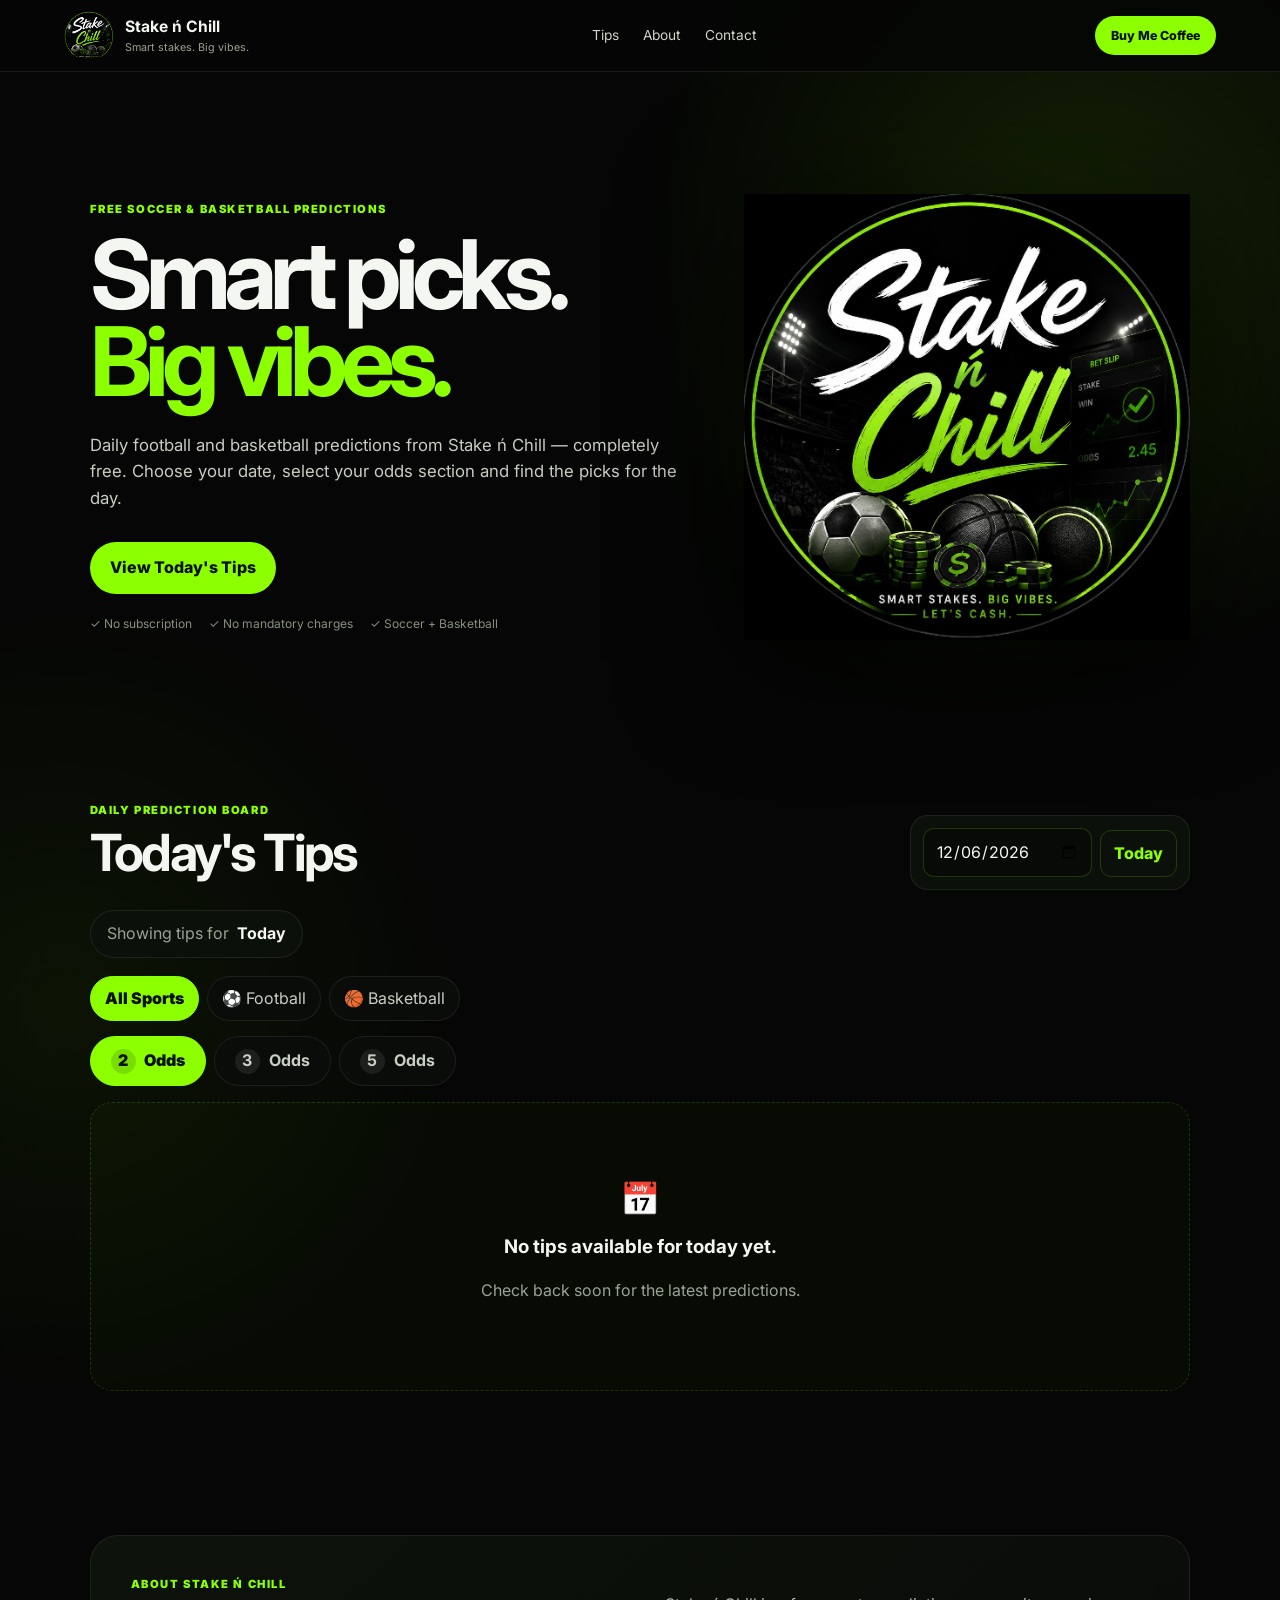
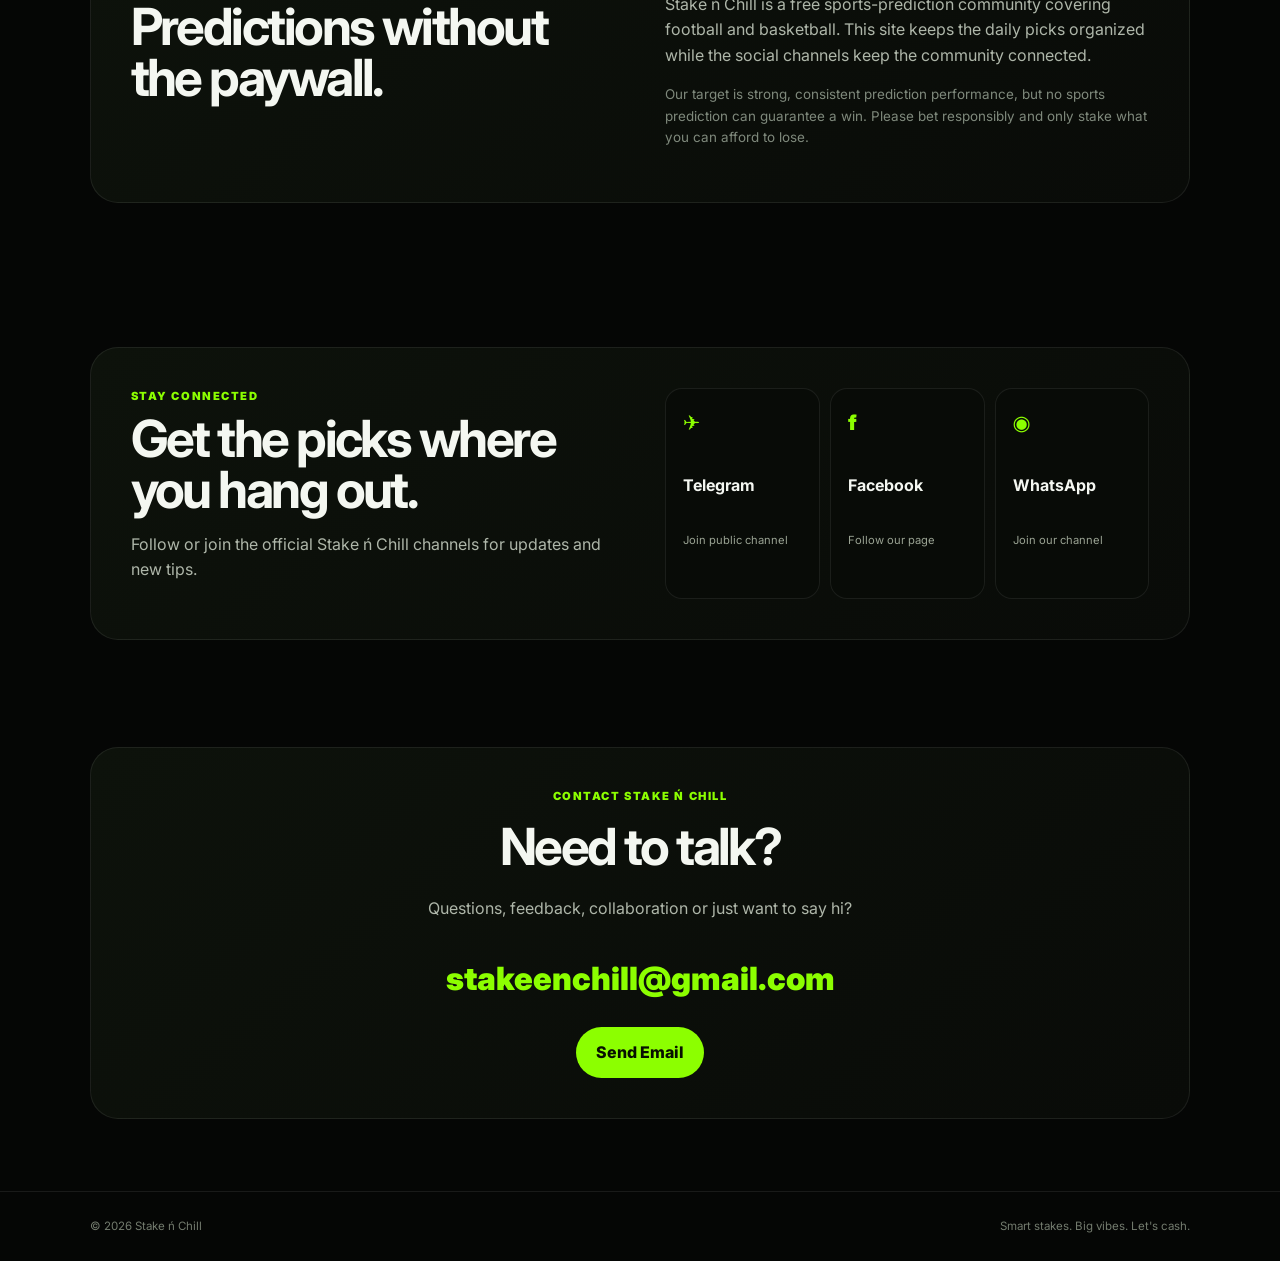
==== index.html @ f0419dcd "Add project files" ====
<!DOCTYPE html>
<html lang="en">
<head>
  <meta charset="UTF-8">
  <meta name="viewport" content="width=device-width, initial-scale=1.0">
  <meta name="description" content="Stake ń Chill — free daily football and basketball betting predictions.">
  <meta name="theme-color" content="#070b05">
  <title>Stake ń Chill | Free Sports Predictions</title>
  <link rel="icon" href="assets/favicon_io/favicon.ico" type="image/x-icon">
  <link rel="stylesheet" href="style.css">
</head>
<body>
  <header class="topbar">
    <a class="brand" href="#">
      <img src="assets/favicon_io/android-chrome-192x192.png" alt="Stake ń Chill">
      <span><b>Stake ń Chill</b><small>Smart stakes. Big vibes.</small></span>
    </a>
    <nav>
      <a href="#tips">Tips</a>
      <a href="#about">About</a>
      <a href="#contact">Contact</a>
    </nav>
    <button class="nav-cta" id="coffeeTop" type="button">Buy Me Coffee</button>
  </header>

  <main>
    <section class="hero">
      <div class="hero-copy">
        <div class="eyebrow">FREE SOCCER & BASKETBALL PREDICTIONS</div>
        <h1>Smart picks.<br><em>Big vibes.</em></h1>
        <p>Daily football and basketball predictions from Stake ń Chill — completely free. Choose your date, select your odds section and find the picks for the day.</p>
        <div class="hero-actions">
          <a class="btn primary" href="#tips">View Today's Tips</a>
        </div>
        <div class="trust-row">
          <span>✓ No subscription</span>
          <span>✓ No mandatory charges</span>
          <span>✓ Soccer + Basketball</span>
        </div>
      </div>
      <div class="hero-visual">
        <div class="glow"></div>
        <img src="assets/favicon_io/android-chrome-512x512.png" alt="Stake ń Chill logo">
      </div>
    </section>

    <section id="tips" class="section tips-section">
      <div class="section-head tips-head">
        <div>
          <div class="eyebrow">DAILY PREDICTION BOARD</div>
          <h2 id="tipsTitle">Today's Tips</h2>
        </div>
        <div class="date-box">
          <label for="datePicker">Select date</label>
          <input id="datePicker" type="date">
          <button id="todayBtn" class="small-btn">Today</button>
        </div>
      </div>
      <div class="selected-date">
        <span>Showing tips for</span>
        <strong id="selectedDateText">—</strong>
      </div>
      <div class="sport-filter" style="margin-top:18px;">
        <button class="filter active" data-sport="all">All Sports</button>
        <button class="filter" data-sport="Football">⚽ Football</button>
        <button class="filter" data-sport="Basketball">🏀 Basketball</button>
      </div>

      <div class="odds-tabs">
        <button class="odds-tab active" data-odds="2"><span>2</span> Odds</button>
        <button class="odds-tab" data-odds="3"><span>3</span> Odds</button>
        <button class="odds-tab" data-odds="5"><span>5</span> Odds</button>
      </div>

      <div id="summary" class="summary"></div>
      <div id="tipsGrid" class="tips-grid"></div>

      <div id="emptyState" class="empty hidden">
        <div class="empty-icon">📅</div>
        <h3>No tips published for this date</h3>
        <p>Try another date, or check back when the day's predictions are published.</p>
      </div>
    </section>

    <section id="about" class="section about">
      <div class="about-panel">
        <div>
          <div class="eyebrow">ABOUT STAKE Ń CHILL</div>
          <h2>Predictions without the paywall.</h2>
        </div>
        <div>
          <p>Stake ń Chill is a free sports-prediction community covering football and basketball. This site keeps the daily picks organized while the social channels keep the community connected.</p>
          <p class="muted">Our target is strong, consistent prediction performance, but no sports prediction can guarantee a win. Please bet responsibly and only stake what you can afford to lose.</p>
        </div>
      </div>
    </section>

    <section class="section community">
      <div class="community-panel">
        <div>
          <div class="eyebrow">STAY CONNECTED</div>
          <h2>Get the picks where you hang out.</h2>
          <p>Follow or join the official Stake ń Chill channels for updates and new tips.</p>
        </div>
        <div class="social-grid">
          <a class="social telegram" id="telegramBtn" href="#" target="_blank" rel="noopener"><span>✈</span><b>Telegram</b><small>Join public channel</small></a>
          <a class="social facebook" id="facebookBtn" href="#" target="_blank" rel="noopener"><span>f</span><b>Facebook</b><small>Follow our page</small></a>
          <a class="social whatsapp" id="whatsappBtn" href="#" target="_blank" rel="noopener"><span>◉</span><b>WhatsApp</b><small>Join our channel</small></a>
        </div>
      </div>
    </section>

    <section id="contact" class="section contact">
      <div class="contact-card">
        <div class="eyebrow">CONTACT STAKE Ń CHILL</div>
        <h2>Need to talk?</h2>
        <p>Questions, feedback, collaboration or just want to say hi?</p>
        <a class="email" href="mailto:stakeenchill@gmail.com">stakeenchill@gmail.com</a>
        <a class="btn primary" href="mailto:stakeenchill@gmail.com?subject=Stake%20%C5%84%20Chill%20Enquiry">Send Email</a>
      </div>
    </section>
  </main>

  <footer>
    <div>© <span id="year"></span> Stake ń Chill</div>
    <div>Smart stakes. Big vibes. Let's cash.</div>
  </footer>

  <div id="supportModal" class="support-modal hidden" aria-hidden="true">
    <div class="support-sheet" role="dialog" aria-modal="true" aria-labelledby="supportTitle">
      <button class="support-close" id="closeSupport" type="button" aria-label="Close support form">↑</button>

      <div class="support-cta">
        <div class="support-cta-icon">?</div>
        <div>
          <h3 id="supportTitle">STK Push didn't come?</h3>
          <p>Use M-Pesa / Pochi La Biashara</p>
        </div>
      </div>

      <div class="support-body">
        <div class="support-heading">
          <span class="support-heading-icon">📲</span>
          <h4>Pay manually via M-Pesa / Pochi La Biashara</h4>
        </div>

        <ol class="support-steps">
          <li>Open M-Pesa app on your phone</li>
          <li>Go to <strong>Lipa na M-Pesa</strong> → <strong>Pochi La Biashara</strong></li>
          <li>Enter Business Number: <strong>254708357774</strong></li>
          <li>Enter Account Number: <strong>Your Phone Number</strong></li>
          <li>Enter Amount: <strong>KSh 1,000</strong></li>
          <li>Complete the transaction</li>
        </ol>

        <div class="support-divider"></div>

        <div class="support-payto">
          <span>📩 Pay to:</span>
          <strong>+254708357774</strong>
        </div>

        <button class="support-confirm" type="button">✓ Confirm Payment &amp; Activate</button>
      </div>
    </div>
  </div>

  <script src="script.js"></script>
</body>
</html>
---- style.css ----
@import url('https://fonts.googleapis.com/css2?family=Inter:wght@400;500;600;700;800;900&display=swap');

:root{
  --bg:#050605;
  --panel:#0c100a;
  --panel2:#11170d;
  --text:#f4f7f1;
  --muted:#9aa393;
  --accent:#8cff00;
  --accent2:#b5ff4a;
  --line:rgba(140,255,0,.18);
  --white-line:rgba(255,255,255,.08);
  --radius:22px;
}
*{box-sizing:border-box}
html{scroll-behavior:smooth}
body{
  margin:0;color:var(--text);background:
  radial-gradient(circle at 85% 8%,rgba(140,255,0,.11),transparent 28rem),
  radial-gradient(circle at 5% 35%,rgba(140,255,0,.055),transparent 25rem),
  var(--bg);
  font-family:Inter,system-ui,-apple-system,BlinkMacSystemFont,"Segoe UI",sans-serif;
  line-height:1.6;
}
a{text-decoration:none;color:inherit}
button,input{font:inherit}
.topbar{
  position:sticky;top:0;z-index:50;min-height:72px;padding:10px 5%;
  display:flex;align-items:center;justify-content:space-between;gap:20px;
  background:rgba(5,6,5,.88);backdrop-filter:blur(18px);
  border-bottom:1px solid var(--white-line);
}
.brand{display:flex;align-items:center;gap:11px;min-width:190px}
.brand img{width:50px;height:50px;object-fit:contain;border-radius:50%}
.brand b{display:block;font-size:.98rem}
.brand small{display:block;color:var(--muted);font-size:.67rem}
nav{display:flex;gap:24px}
nav a{font-size:.86rem;color:#cfd4ca}
nav a:hover{color:var(--accent)}
.nav-cta,.btn{
  display:inline-flex;align-items:center;justify-content:center;border-radius:999px;
  padding:12px 19px;font-weight:800;border:1px solid var(--line);transition:.2s;
}
.nav-cta,.primary{background:var(--accent);color:#071000}
.nav-cta{padding:9px 15px;font-size:.78rem;cursor:pointer}
.btn:hover,.nav-cta:hover{transform:translateY(-2px);filter:brightness(1.04)}

.support-modal{
  position:fixed;inset:0;background:rgba(7,10,8,.68);display:flex;align-items:center;justify-content:center;padding:30px;z-index:100;
}
.support-sheet{
  position:relative;width:min(760px,100%);background:#f5f5f4;border-radius:22px;border:1px solid rgba(0,0,0,.08);box-shadow:0 28px 70px rgba(0,0,0,.28);overflow:hidden;
}
.support-cta{
  display:flex;align-items:center;justify-content:space-between;gap:16px;padding:20px 24px 18px;background:linear-gradient(90deg,#f9a21a,#f77d1d);
  color:#fff;min-height:86px;
}
.support-cta-icon{
  display:inline-flex;align-items:center;justify-content:center;width:40px;height:40px;border-radius:50%;background:rgba(255,255,255,.18);
  font-weight:900;font-size:1.4rem;
}
.support-cta h3{margin:0;font-size:clamp(1.8rem,3vw,2.5rem);letter-spacing:-.04em}
.support-cta p{margin:6px 0 0;color:rgba(255,255,255,.92);font-weight:600}
.support-close{
  position:absolute;right:18px;top:18px;border:none;background:rgba(255,255,255,.2);color:#fff;border-radius:10px;width:42px;height:42px;cursor:pointer;font-size:1.6rem;line-height:1;
}
.support-body{padding:26px 26px 28px;background:#f3f3f2;color:#2b1e12}
.support-heading{display:flex;align-items:center;gap:12px;margin:0 0 20px}
.support-heading-icon{font-size:1.5rem}
.support-heading h4{margin:0;font-size:clamp(1.5rem,2vw,2.2rem);letter-spacing:-.04em}
.support-steps{
  margin:0;padding-left:22px;display:grid;gap:14px;font-size:1.1rem;line-height:1.45;color:#3d2c21;list-style:decimal;
}
.support-steps strong{font-weight:800}
.support-divider{margin:22px 0 18px;border-top:1px solid rgba(99,67,38,.16)}
.support-payto{display:flex;align-items:center;gap:10px;font-size:1.1rem;padding:6px 0 18px;color:#3a291d}
.support-payto strong{font-size:1.35rem;color:#2d170a}
.support-confirm{
  width:100%;border:none;border-radius:14px;padding:18px 20px;background:linear-gradient(180deg,#0fa55d,#0a8e4e);color:#fff;font-size:1.05rem;font-weight:900;letter-spacing:-.02em;cursor:pointer;box-shadow:0 10px 18px rgba(15,165,93,.22);
}
.support-confirm:hover{filter:brightness(1.03)}

@media (max-width:620px){
  .support-cta{padding:16px 18px}
  .support-cta h3{font-size:1.5rem}
  .support-cta p{font-size:.9rem}
  .support-body{padding:18px}
  .support-steps{font-size:1rem}
  .support-payto{font-size:1rem;flex-wrap:wrap}
}
.ghost{background:rgba(255,255,255,.035);color:var(--text)}
.hero{
  min-height:690px;padding:80px 7%;max-width:1500px;margin:auto;
  display:grid;grid-template-columns:1.15fr .85fr;align-items:center;gap:50px;
}
.eyebrow{color:var(--accent);font-weight:900;letter-spacing:.14em;font-size:.7rem}
.hero h1{font-size:clamp(3.4rem,7.5vw,7.5rem);line-height:.91;letter-spacing:-.07em;margin:12px 0 26px}
.hero h1 em{font-style:normal;color:var(--accent)}
.hero-copy>p{max-width:680px;color:#c7cdc3;font-size:1.05rem}
.hero-actions{display:flex;gap:12px;flex-wrap:wrap;margin-top:30px}
.trust-row{display:flex;gap:17px;flex-wrap:wrap;color:#879080;font-size:.75rem;margin-top:20px}
.hero-visual{position:relative;display:flex;justify-content:center;align-items:center}
.hero-visual .glow{
  position:absolute;width:70%;height:70%;border-radius:50%;
  background:var(--accent);filter:blur(90px);opacity:.13
}
.hero-visual img{
  width:min(520px,100%);position:relative;z-index:1;
  filter:drop-shadow(0 20px 60px rgba(0,0,0,.75))
}
.section{max-width:1400px;margin:auto;padding:72px 7%}
.section-head{display:flex;align-items:end;justify-content:space-between;gap:30px;margin-bottom:25px}
.section h2{font-size:clamp(2rem,4vw,3.5rem);line-height:1;letter-spacing:-.05em;margin:7px 0 12px}
.section-head p{color:var(--muted);margin:0;max-width:670px}
.date-box{
  display:flex;align-items:end;gap:8px;padding:12px;border:1px solid var(--white-line);
  border-radius:18px;background:var(--panel);white-space:nowrap
}
.date-box label{position:absolute;clip:rect(0 0 0 0)}
input[type=date]{
  color:var(--text);background:#070a06;border:1px solid var(--line);
  border-radius:11px;padding:10px 12px;outline:none
}
.small-btn{
  border:1px solid var(--line);background:transparent;color:var(--accent);
  border-radius:11px;padding:10px 13px;cursor:pointer;font-weight:800
}
.selected-date{
  display:inline-flex;gap:8px;align-items:center;background:var(--panel);
  border:1px solid var(--white-line);padding:10px 16px;border-radius:999px;color:var(--muted)
}
.selected-date strong{color:var(--text)}
.tips-section{padding-top:40px}
.tips-head{margin-bottom:20px}
.sport-filter,.odds-tabs{display:flex;gap:8px;flex-wrap:wrap}
.filter,.odds-tab{
  cursor:pointer;border:1px solid var(--white-line);background:#090c08;color:#c8cec4;
  padding:9px 14px;border-radius:999px
}
.filter.active,.odds-tab.active{background:var(--accent);border-color:var(--accent);color:#071000;font-weight:900}
.odds-tabs{margin:15px 0 16px}
.odds-tab{padding:11px 20px;font-weight:700}
.odds-tab span{
  display:inline-flex;width:25px;height:25px;align-items:center;justify-content:center;
  border-radius:50%;background:rgba(255,255,255,.08);margin-right:5px
}
.odds-tab.active span{background:rgba(0,0,0,.13)}
.summary{color:var(--muted);font-size:.8rem;margin:5px 0 15px}
.tips-grid{display:grid;grid-template-columns:repeat(3,minmax(0,1fr));gap:15px}
.tip-card{
  position:relative;overflow:hidden;padding:20px;border-radius:var(--radius);
  background:linear-gradient(145deg,var(--panel2),var(--panel));
  border:1px solid var(--white-line)
}
.tip-card:before{content:"";position:absolute;left:0;top:0;bottom:0;width:4px;background:var(--accent)}
.tip-top{display:flex;align-items:center;justify-content:space-between;gap:10px;margin-bottom:13px}
.tip-meta{display:flex;align-items:center;gap:10px;flex-wrap:wrap}
.tag{color:var(--accent);font-size:.67rem;font-weight:900;letter-spacing:.1em}
.league{font-size:.7rem;color:#7f8979}
.match{font-size:1.06rem;font-weight:800;line-height:1.3;margin-bottom:12px}
.pick-row{display:flex;align-items:end;justify-content:space-between;gap:10px;border-top:1px solid var(--white-line);padding-top:13px}
.pick-label{color:var(--muted);font-size:.68rem;text-transform:uppercase;letter-spacing:.08em}
.pick{font-size:1rem;font-weight:900}
.odds{color:var(--accent);font-weight:900;font-size:1.15rem}
.meta{display:flex;gap:10px;margin-top:12px;color:#778071;font-size:.7rem}
.status{margin-left:auto}
.slip-card{padding:18px 18px 16px}
.slip-card:before{background:var(--accent)}
.slip-summary{display:flex;align-items:center;justify-content:space-between;padding:10px 12px;margin:10px 0 12px;border:1px solid var(--white-line);border-radius:12px;background:rgba(255,255,255,.02)}
.slip-label{font-size:.7rem;color:var(--muted);text-transform:uppercase;letter-spacing:.08em}
.slip-summary strong{font-size:1.2rem;color:var(--accent)}
.pick-list{display:grid;gap:10px}
.slip-match{display:flex;align-items:center;justify-content:space-between;gap:12px;padding:10px 12px;border-radius:12px;background:rgba(255,255,255,.02);border:1px solid rgba(255,255,255,.06)}
.match-main{display:grid;gap:4px;min-width:0}
.match-name{font-weight:800;font-size:.97rem;line-height:1.4}
.match-time{font-size:.72rem;color:var(--muted)}
.match-side{text-align:right}
.match-pick{font-weight:800;font-size:.94rem}
.match-odds{font-size:.82rem;color:var(--accent);font-weight:800}
.result-badge{display:inline-flex;align-items:center;justify-content:center;padding:6px 10px;border-radius:999px;font-size:.7rem;font-weight:900;border:1px solid var(--line);text-transform:uppercase;letter-spacing:.05em}
.result-won{background:rgba(140,255,0,.12);color:#b7ff5d;border-color:rgba(140,255,0,.3)}
.result-lost{background:rgba(255,110,110,.12);color:#ff8a8a;border-color:rgba(255,110,110,.2)}
.result-postponed{background:rgba(255,193,7,.12);color:#ffcf62;border-color:rgba(255,193,7,.2)}
.result-pending{background:rgba(255,255,255,.04);color:#d9dfe4;border-color:rgba(255,255,255,.12)}
.hidden{display:none!important}
.empty{text-align:center;padding:70px 20px;border:1px dashed var(--line);border-radius:var(--radius);background:rgba(140,255,0,.025)}
.empty-icon{font-size:2rem}
.empty h3{margin:8px 0}
.empty p{color:var(--muted)}
.about-panel,.community-panel,.contact-card{
  border:1px solid var(--white-line);background:linear-gradient(140deg,#0d120b,#090b08);
  border-radius:28px;padding:40px;display:grid;grid-template-columns:1fr 1fr;gap:50px
}
.about-panel p,.community-panel p,.contact-card p{color:#aeb6a9}
.muted{color:#7f897c!important;font-size:.84rem}
.social-grid{display:grid;grid-template-columns:repeat(3,1fr);gap:10px}
.social{
  padding:17px;border-radius:17px;border:1px solid var(--white-line);
  background:#080b07;display:grid;gap:2px;transition:.2s
}
.social:hover{transform:translateY(-3px);border-color:var(--line)}
.social span{font-size:1.3rem;color:var(--accent);font-weight:900}
.social small{color:var(--muted);font-size:.7rem}
.contact{padding-top:35px}
.contact-card{grid-template-columns:1fr;gap:8px;text-align:center;justify-items:center}
.contact-card h2{margin-bottom:0}
.email{font-size:clamp(1.2rem,3vw,2rem);color:var(--accent);font-weight:900;margin:7px 0 15px}
footer{
  border-top:1px solid var(--white-line);padding:25px 7%;display:flex;
  justify-content:space-between;gap:15px;color:#737b6e;font-size:.72rem
}
@media(max-width:900px){
  nav{display:none}
  .hero{grid-template-columns:1fr;min-height:auto;padding-top:65px}
  .hero-visual{order:-1;max-width:500px;margin:auto}
  .tips-grid{grid-template-columns:repeat(2,minmax(0,1fr))}
  .about-panel,.community-panel{grid-template-columns:1fr}
}
@media(max-width:620px){
  .topbar{padding:9px 4%}.nav-cta{display:none}
  .hero,.section{padding-left:5%;padding-right:5%}
  .hero{padding-top:45px}
  .hero h1{font-size:3.5rem}
  .section-head{align-items:stretch;flex-direction:column}
  .date-box{width:100%;justify-content:space-between}
  input[type=date]{width:100%}
  .tips-grid{grid-template-columns:1fr}
  .social-grid{grid-template-columns:1fr}
  .about-panel,.community-panel,.contact-card{padding:25px}
  footer{flex-direction:column}
}
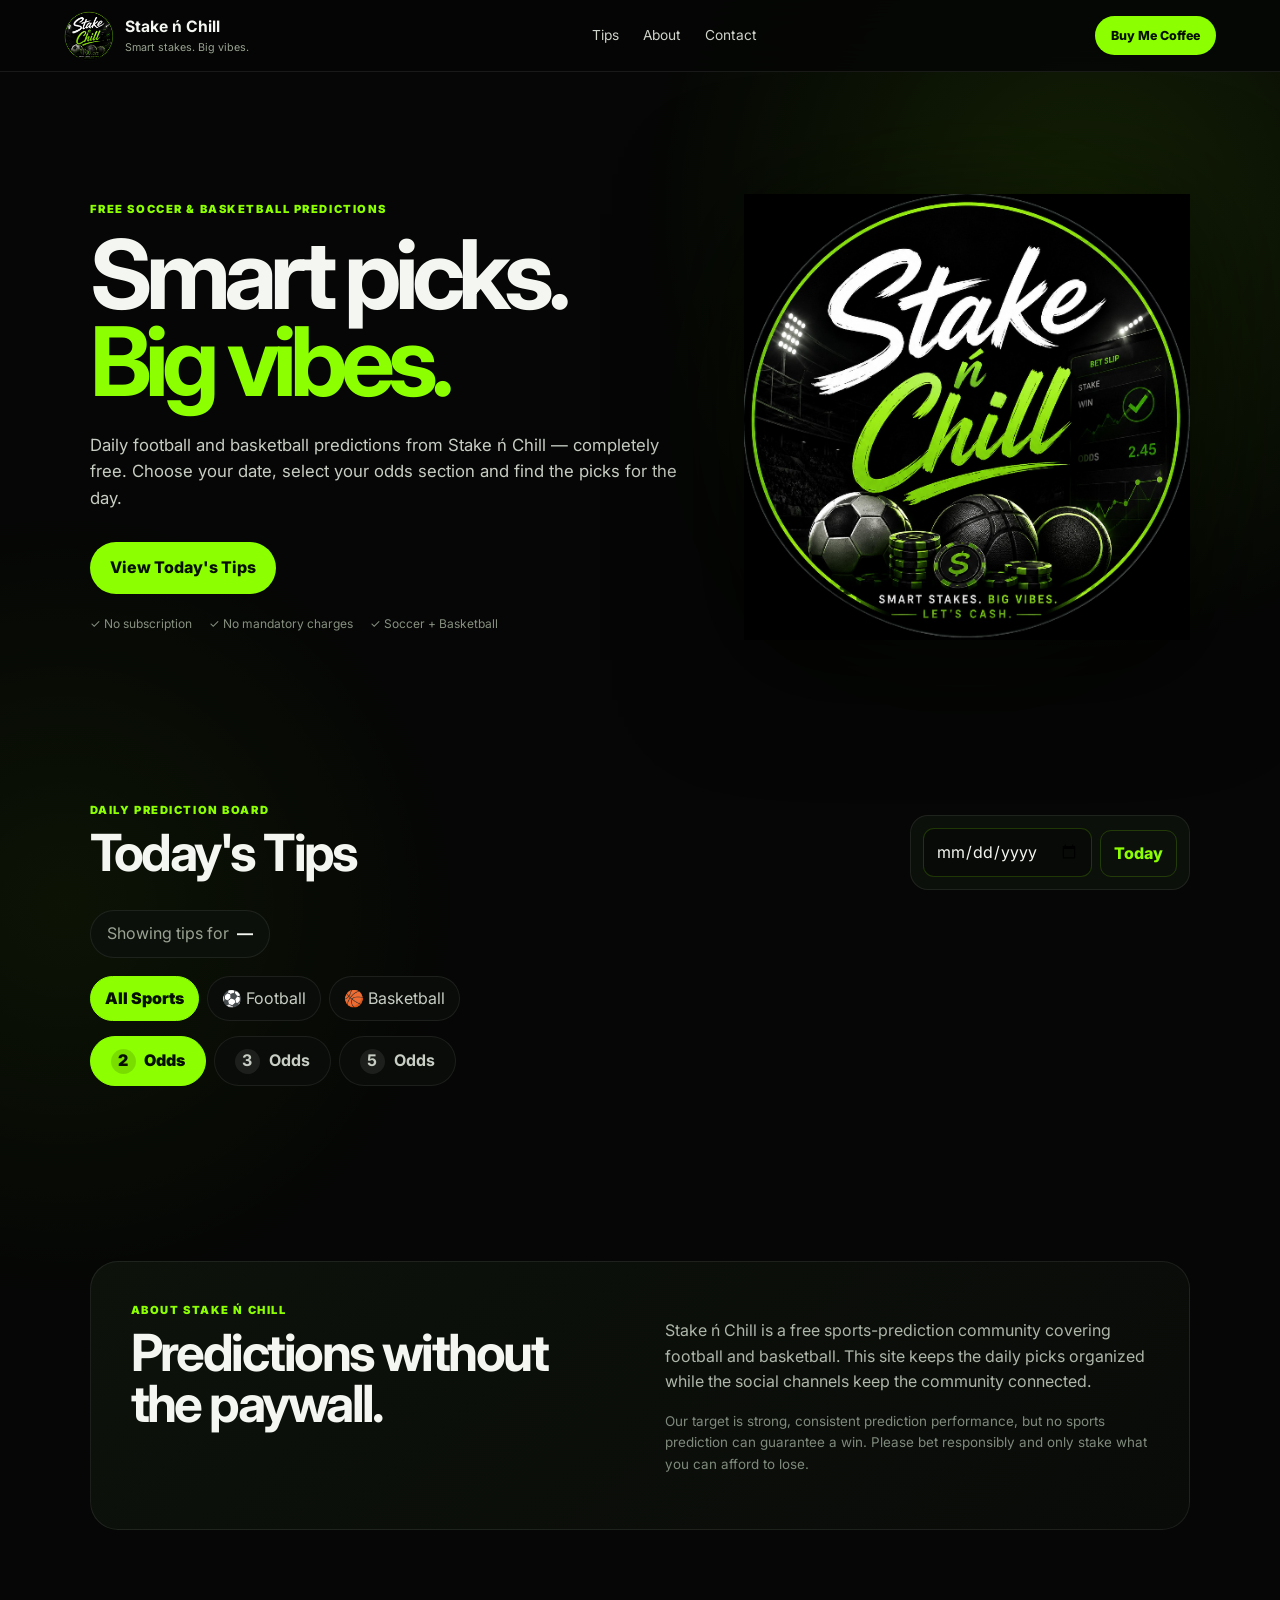
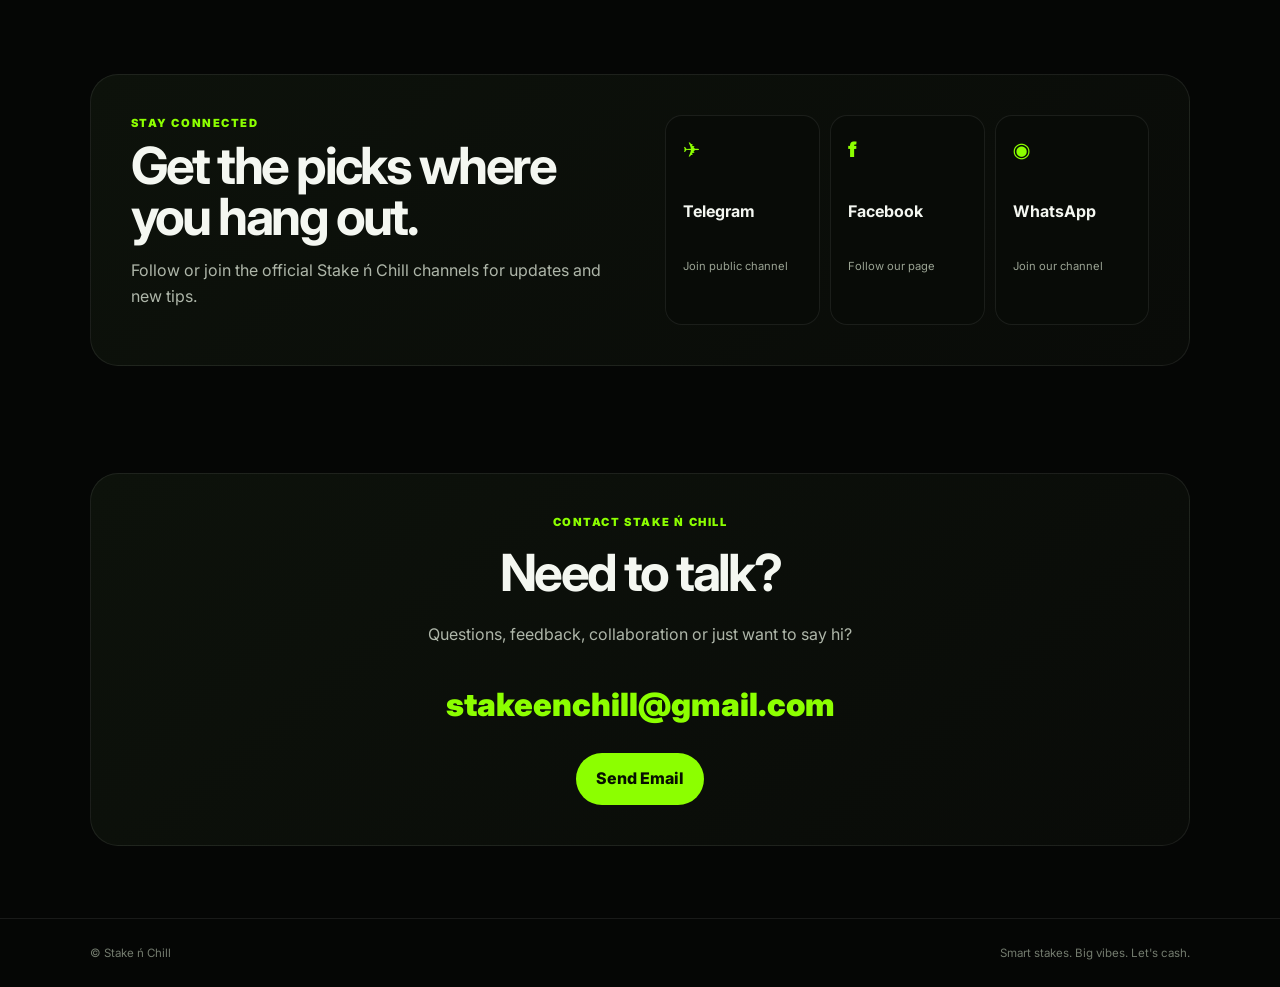
==== commit 919038ab: "adding tip of the d" ====
--- a/index.html
+++ b/index.html
@@ -72,13 +72,19 @@
         <button class="odds-tab" data-odds="5"><span>5</span> Odds</button>
       </div>
 
-      <div id="summary" class="summary"></div>
-      <div id="tipsGrid" class="tips-grid"></div>
+      <div class="tips-layout">
+        <div class="tips-list">
+          <div id="summary" class="summary"></div>
+          <div id="tipsGrid" class="tips-grid"></div>
 
-      <div id="emptyState" class="empty hidden">
-        <div class="empty-icon">📅</div>
-        <h3>No tips published for this date</h3>
-        <p>Try another date, or check back when the day's predictions are published.</p>
+          <div id="emptyState" class="empty hidden">
+            <div class="empty-icon">📅</div>
+            <h3>No tips published for this date</h3>
+            <p>Try another date, or check back when the day's predictions are published.</p>
+          </div>
+        </div>
+
+        <aside id="featured" class="featured hidden" aria-hidden="true"></aside>
       </div>
     </section>
 
@@ -103,9 +109,9 @@
           <p>Follow or join the official Stake ń Chill channels for updates and new tips.</p>
         </div>
         <div class="social-grid">
-          <a class="social telegram" id="telegramBtn" href="#" target="_blank" rel="noopener"><span>✈</span><b>Telegram</b><small>Join public channel</small></a>
-          <a class="social facebook" id="facebookBtn" href="#" target="_blank" rel="noopener"><span>f</span><b>Facebook</b><small>Follow our page</small></a>
-          <a class="social whatsapp" id="whatsappBtn" href="#" target="_blank" rel="noopener"><span>◉</span><b>WhatsApp</b><small>Join our channel</small></a>
+          <a class="social telegram" id="telegramBtn" href="https://t.me/StakeEnChill" target="_blank" rel="noopener"><span>✈</span><b>Telegram</b><small>Join public channel</small></a>
+          <a class="social facebook" id="facebookBtn" href="https://www.facebook.com/profile.php?id=61593842558774" target="_blank" rel="noopener"><span>f</span><b>Facebook</b><small>Follow our page</small></a>
+          <a class="social whatsapp" id="whatsappBtn" href="https://whatsapp.com/channel/0029VbEND9CFy72GSDbvec1v" target="_blank" rel="noopener"><span>◉</span><b>WhatsApp</b><small>Join our channel</small></a>
         </div>
       </div>
     </section>
@@ -128,29 +134,27 @@
 
   <div id="supportModal" class="support-modal hidden" aria-hidden="true">
     <div class="support-sheet" role="dialog" aria-modal="true" aria-labelledby="supportTitle">
-      <button class="support-close" id="closeSupport" type="button" aria-label="Close support form">↑</button>
+      <button class="support-close" id="closeSupport" type="button" aria-label="Close support form">✕</button>
 
       <div class="support-cta">
-        <div class="support-cta-icon">?</div>
+        <div class="support-cta-icon">💚</div>
         <div>
-          <h3 id="supportTitle">STK Push didn't come?</h3>
-          <p>Use M-Pesa / Pochi La Biashara</p>
+          <h3 id="supportTitle">Support Stake ń Chill</h3>
+          <p>Your support helps keep the picks free. Thank you for contributing.</p>
         </div>
       </div>
 
       <div class="support-body">
         <div class="support-heading">
           <span class="support-heading-icon">📲</span>
-          <h4>Pay manually via M-Pesa / Pochi La Biashara</h4>
+          <h4>How to support (M-Pesa)</h4>
         </div>
 
         <ol class="support-steps">
-          <li>Open M-Pesa app on your phone</li>
-          <li>Go to <strong>Lipa na M-Pesa</strong> → <strong>Pochi La Biashara</strong></li>
-          <li>Enter Business Number: <strong>254708357774</strong></li>
-          <li>Enter Account Number: <strong>Your Phone Number</strong></li>
-          <li>Enter Amount: <strong>KSh 1,000</strong></li>
-          <li>Complete the transaction</li>
+          <li>Open the M-Pesa app on your phone.</li>
+          <li>Use <strong>Send Money</strong> and send to <strong>+254708357774</strong>.</li>
+          <li>Or use <strong>Lipa na M-Pesa → Pochi La Biashara</strong>: enter <strong>254708357774</strong>.</li>
+          <li>Enter any amount you wish and confirm the transaction.</li>
         </ol>
 
         <div class="support-divider"></div>
@@ -159,8 +163,6 @@
           <span>📩 Pay to:</span>
           <strong>+254708357774</strong>
         </div>
-
-        <button class="support-confirm" type="button">✓ Confirm Payment &amp; Activate</button>
       </div>
     </div>
   </div>
--- a/style.css
+++ b/style.css
@@ -146,7 +146,9 @@
 }
 .odds-tab.active span{background:rgba(0,0,0,.13)}
 .summary{color:var(--muted);font-size:.8rem;margin:5px 0 15px}
-.tips-grid{display:grid;grid-template-columns:repeat(3,minmax(0,1fr));gap:15px}
+.tips-layout{display:grid;grid-template-columns:1fr 320px;gap:18px;align-items:start}
+.tips-list{min-width:0}
+.tips-grid{display:grid;grid-template-columns:repeat(2,minmax(0,1fr));gap:15px}
 .tip-card{
   position:relative;overflow:hidden;padding:20px;border-radius:var(--radius);
   background:linear-gradient(145deg,var(--panel2),var(--panel));
@@ -213,6 +215,7 @@
   nav{display:none}
   .hero{grid-template-columns:1fr;min-height:auto;padding-top:65px}
   .hero-visual{order:-1;max-width:500px;margin:auto}
+  .tips-layout{grid-template-columns:1fr}
   .tips-grid{grid-template-columns:repeat(2,minmax(0,1fr))}
   .about-panel,.community-panel{grid-template-columns:1fr}
 }
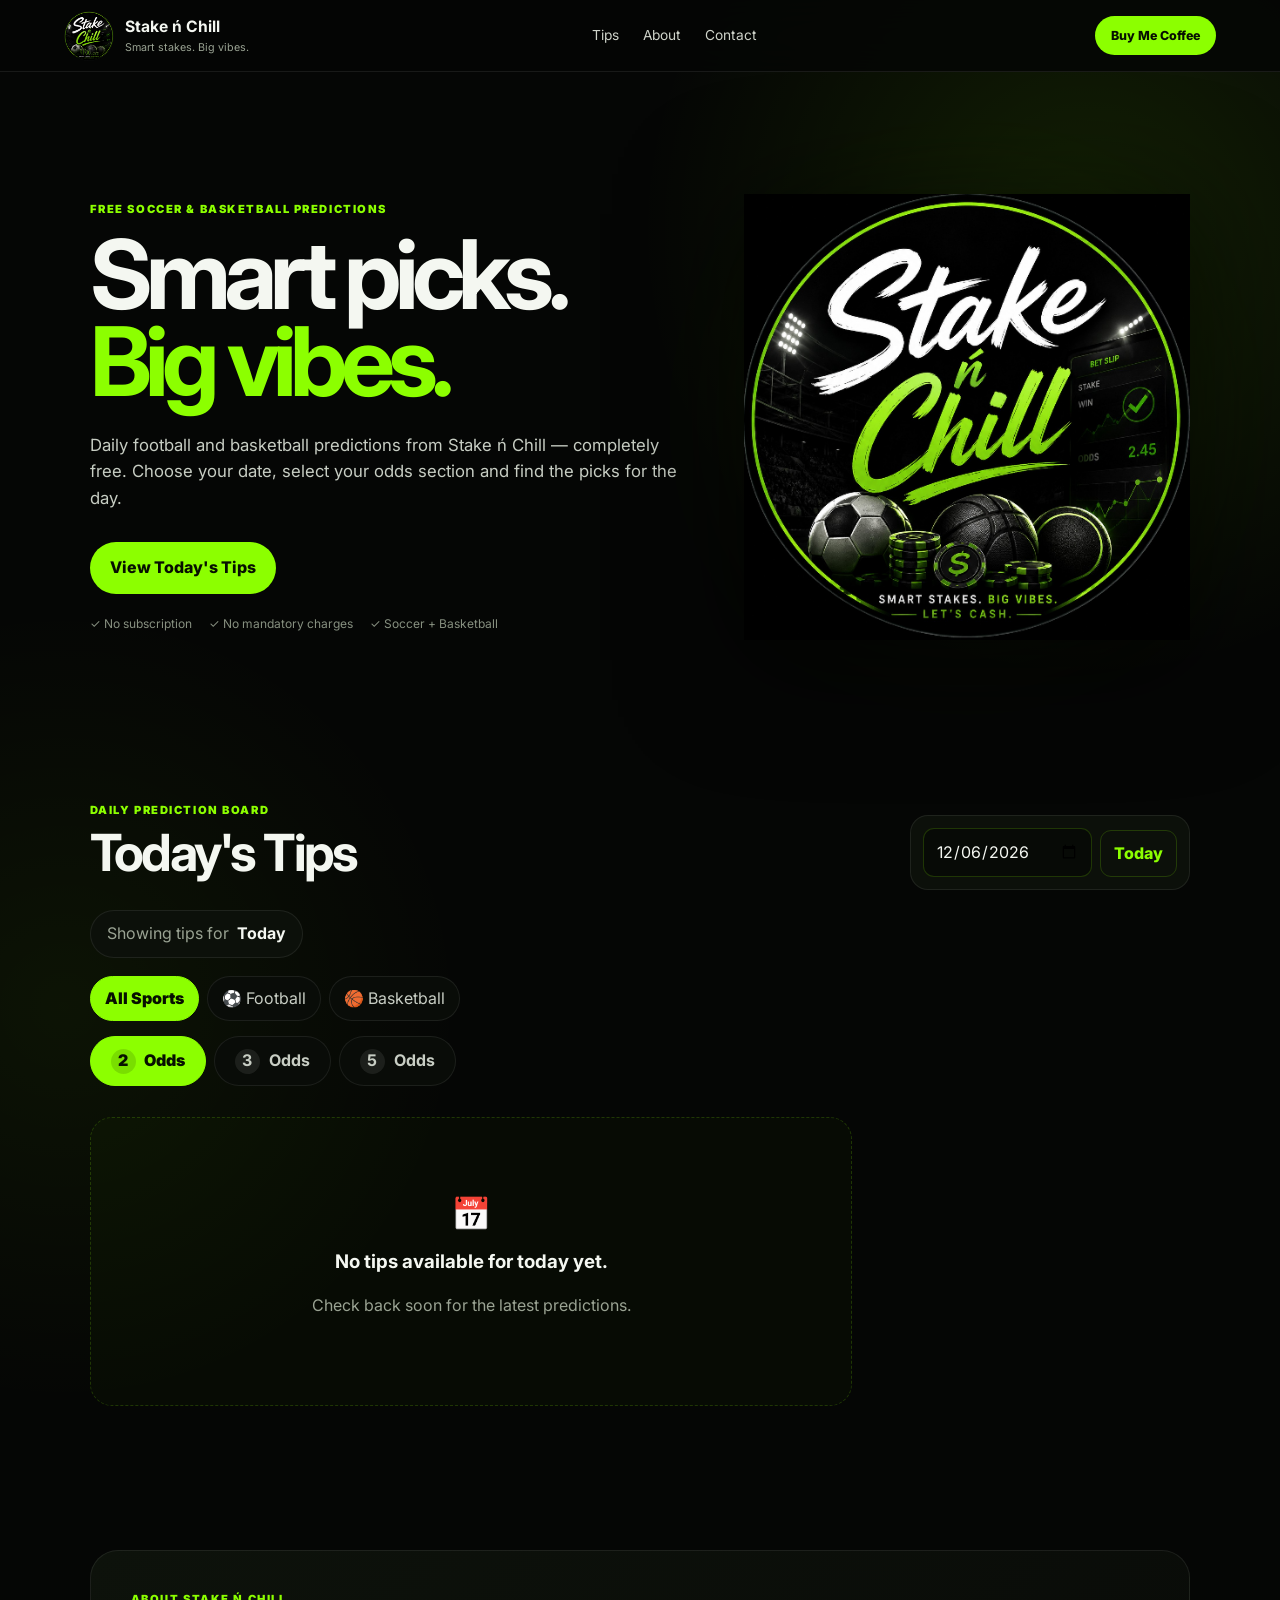
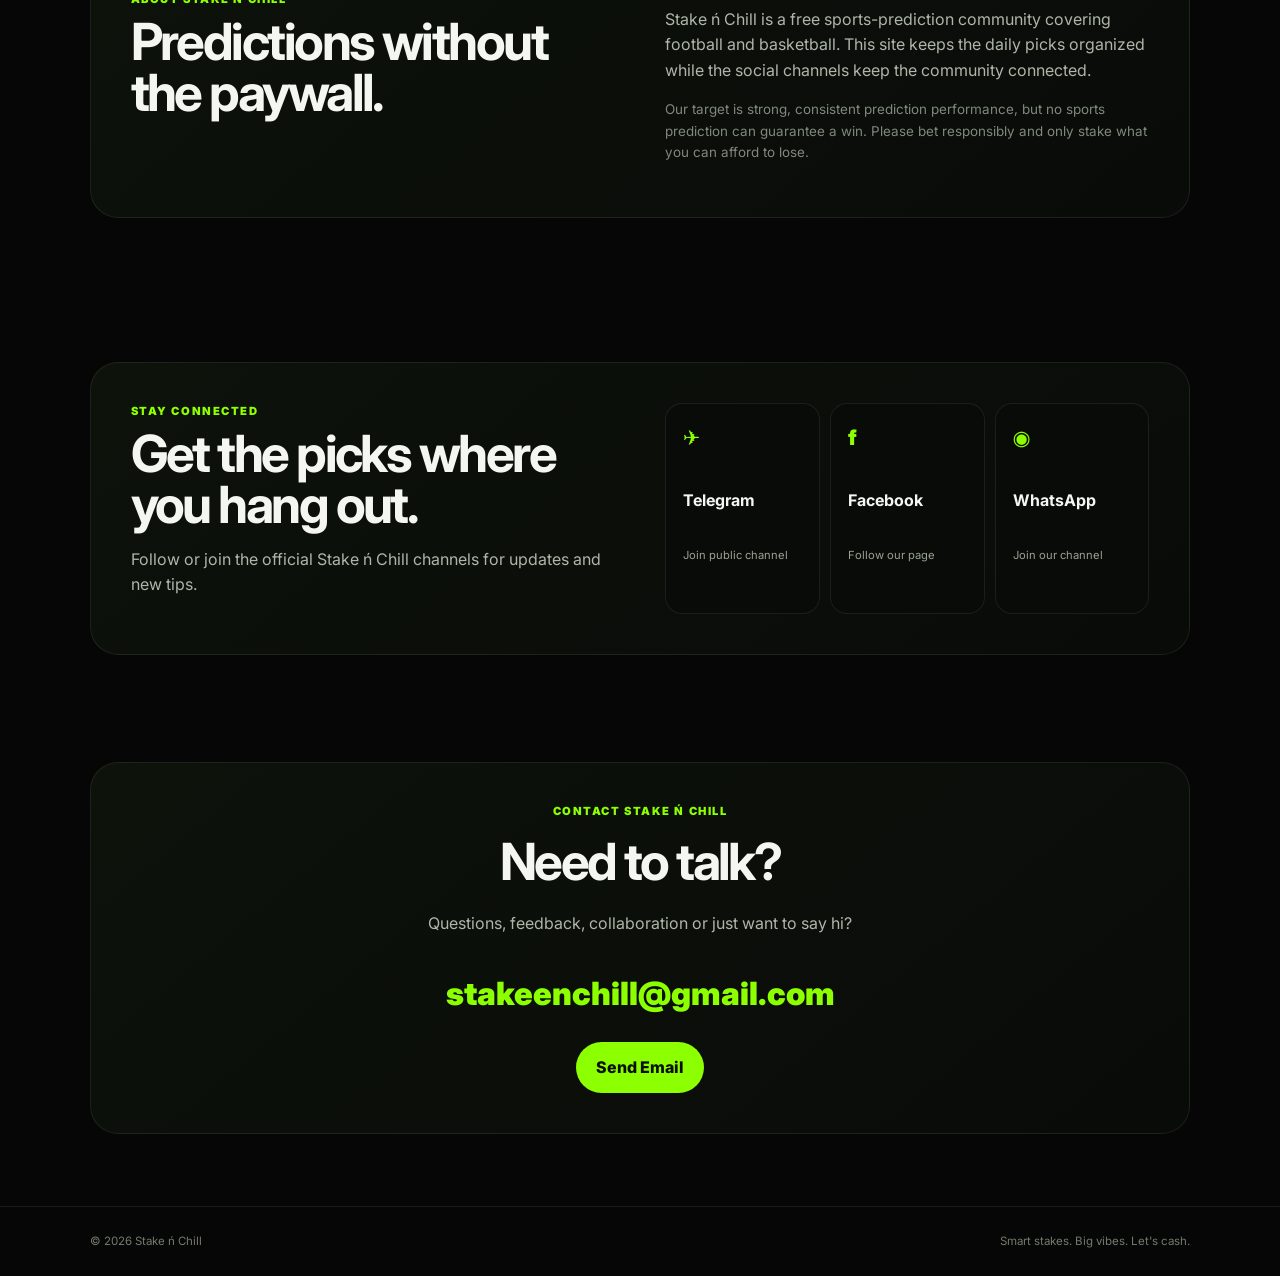
==== commit c78d289b: "amending mistakes" ====
--- a/index.html
+++ b/index.html
@@ -167,6 +167,13 @@
     </div>
   </div>
 
+  <script>
+    // ensure today button text immediately shows if JS loads after HTML
+    document.addEventListener('DOMContentLoaded', () => {
+      const todayBtn = document.getElementById('todayBtn');
+      if (todayBtn) todayBtn.textContent = 'Today';
+    });
+  </script>
   <script src="script.js"></script>
 </body>
 </html>
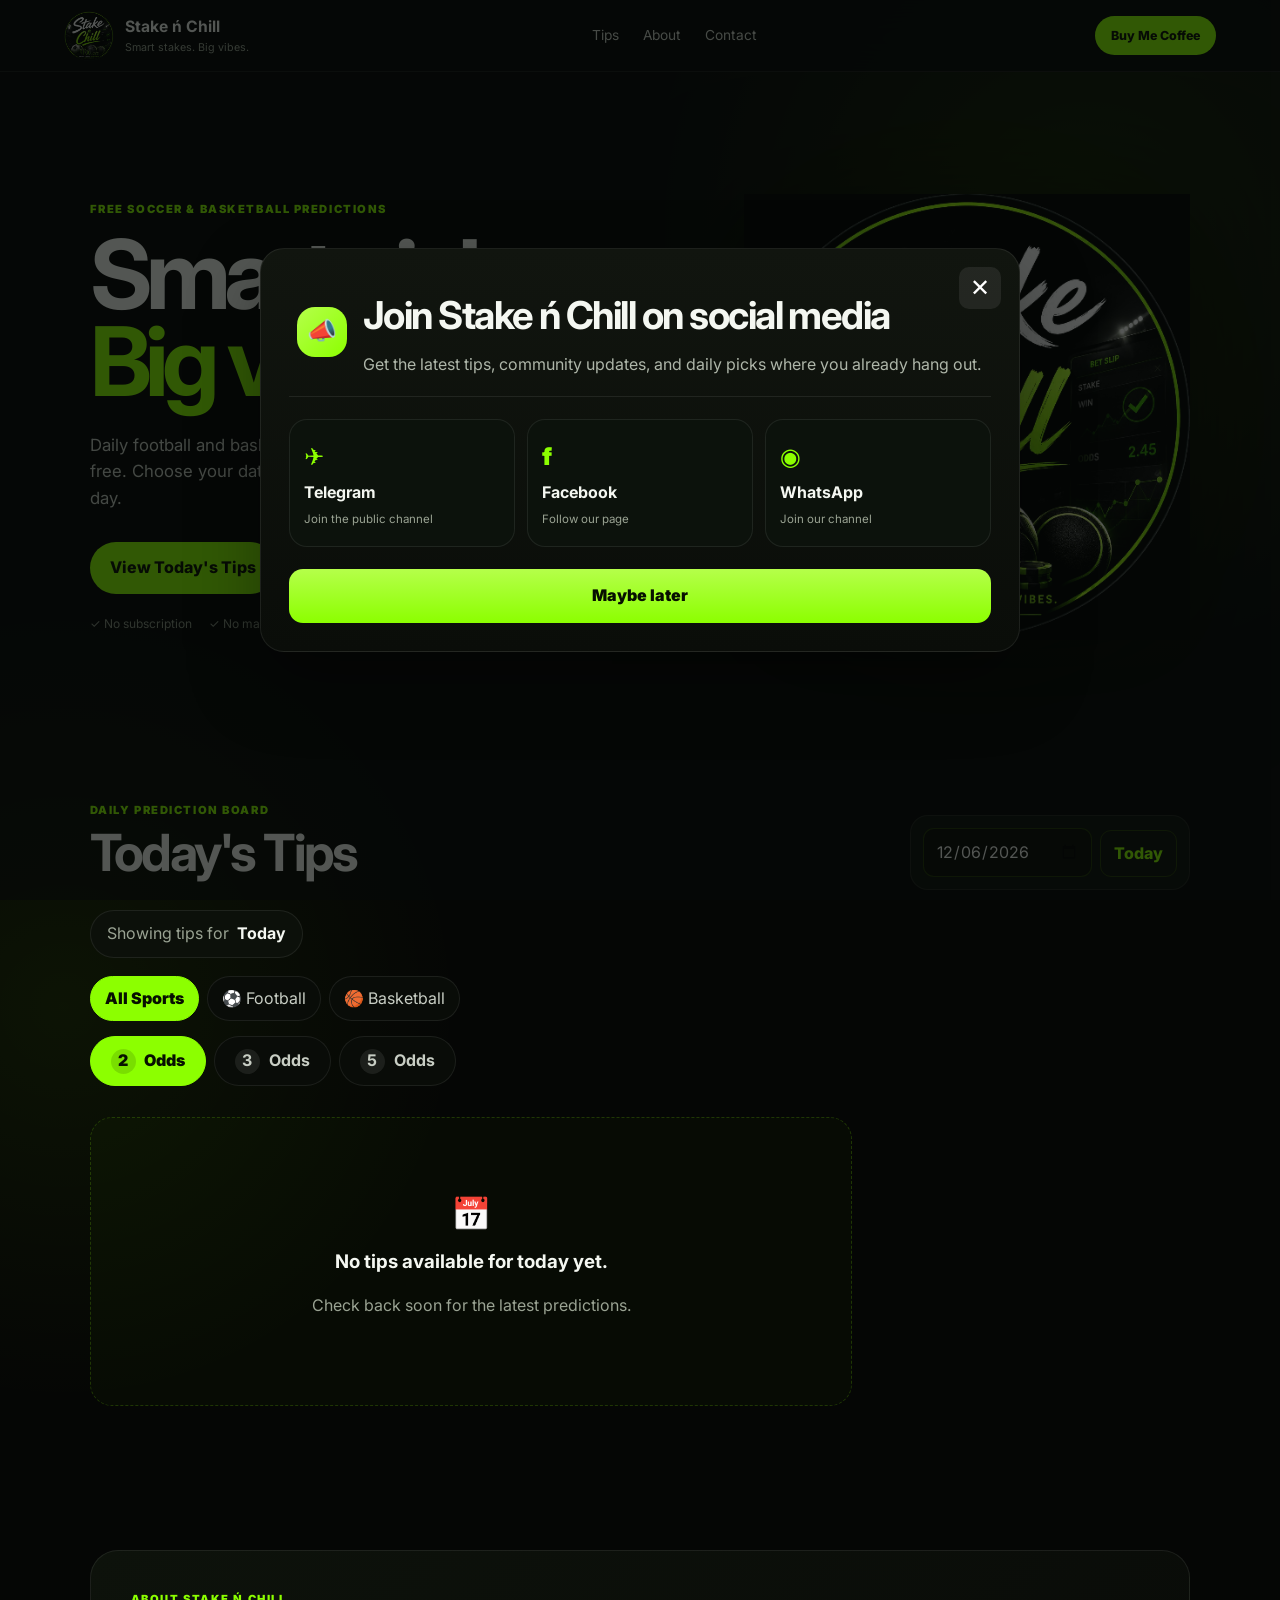
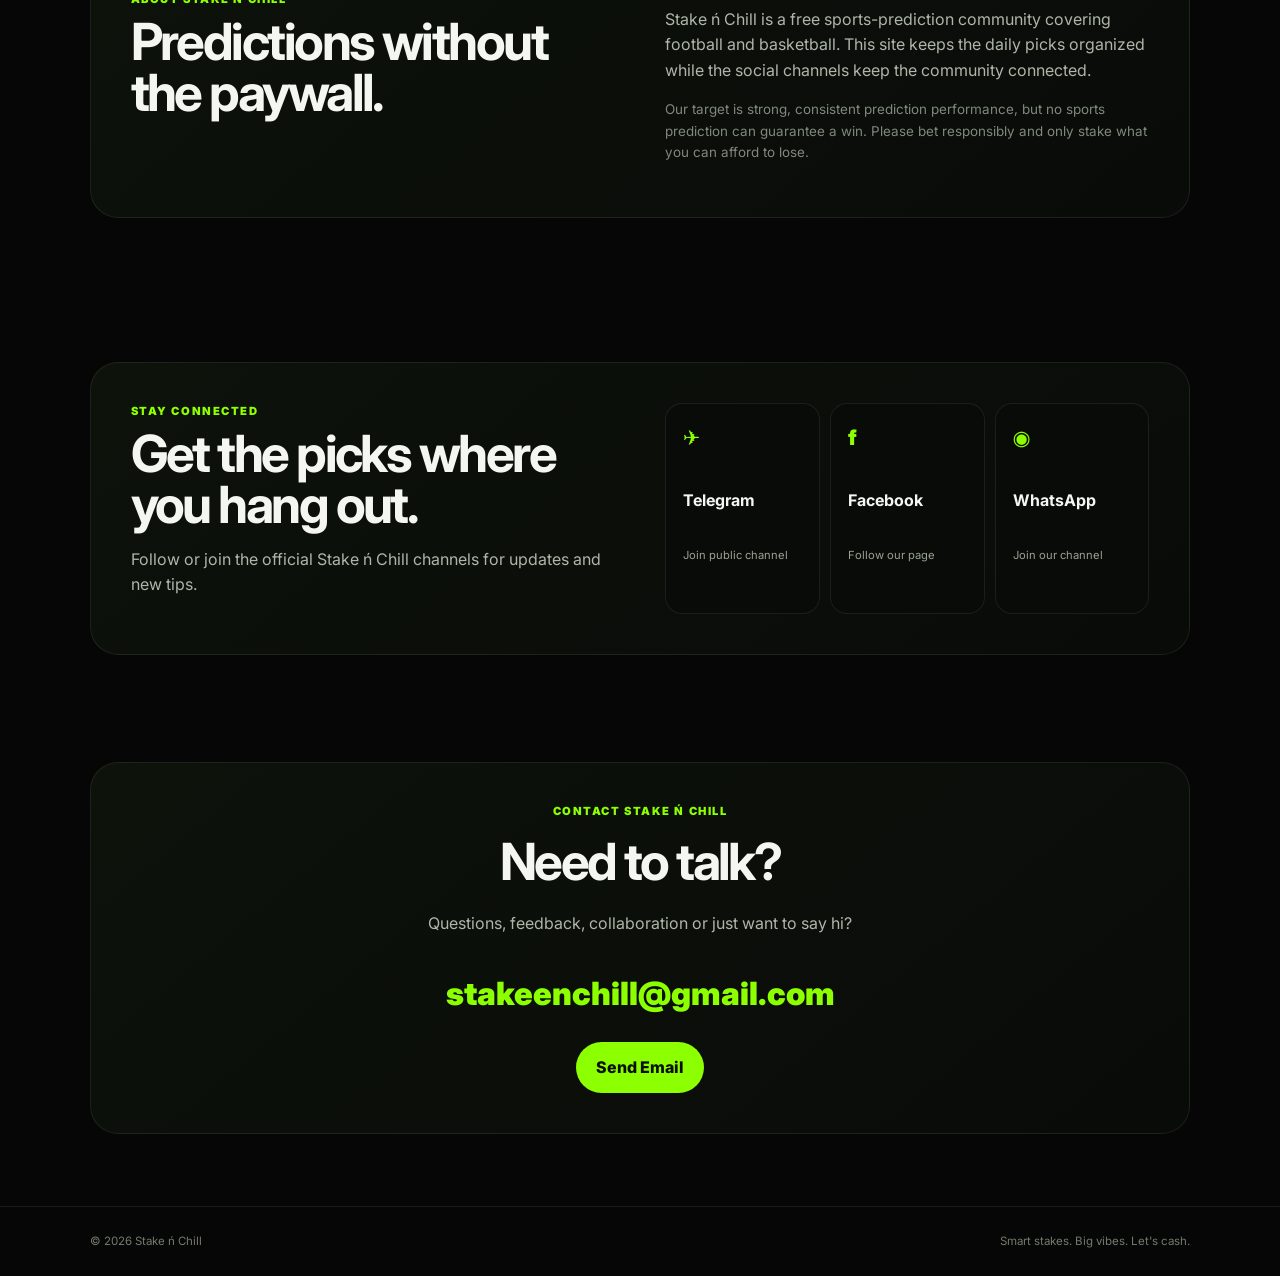
==== commit 74ace62a: "Updating pop up and tip of the day panel" ====
--- a/index.html
+++ b/index.html
@@ -2,7 +2,7 @@
 <html lang="en">
 <head>
   <meta charset="UTF-8">
-  <meta name="viewport" content="width=device-width, initial-scale=1.0">
+  <meta name="viewport" content="width=1024">
   <meta name="description" content="Stake ń Chill — free daily football and basketball betting predictions.">
   <meta name="theme-color" content="#070b05">
   <title>Stake ń Chill | Free Sports Predictions</title>
@@ -152,18 +152,53 @@
 
         <ol class="support-steps">
           <li>Open the M-Pesa app on your phone.</li>
-          <li>Use <strong>Send Money</strong> and send to <strong>+254708357774</strong>.</li>
-          <li>Or use <strong>Lipa na M-Pesa → Pochi La Biashara</strong>: enter <strong>254708357774</strong>.</li>
-          <li>Enter any amount you wish and confirm the transaction.</li>
+          <li>Choose <strong>Send Money</strong> and send to <strong>0708357774</strong> (or use +254708357774).</li>
+          <li>Alternatively use <strong>Lipa na M-Pesa → Pochi La Biashara</strong> and enter <strong>0708357774</strong>.</li>
+          <li>Enter the amount you wish, confirm, then share the confirmation SMS if you'd like.</li>
         </ol>
 
         <div class="support-divider"></div>
 
         <div class="support-payto">
           <span>📩 Pay to:</span>
-          <strong>+254708357774</strong>
-        </div>
-      </div>
+          <strong id="supportNumber">0708357774</strong>
+          <button id="copyPayTo" class="copy-btn" type="button" aria-label="Copy pay number">Copy</button>
+        </div>
+      </div>
+    </div>
+  </div>
+
+  <div id="socialPopup" class="social-modal hidden" aria-hidden="true">
+    <div class="social-modal-card" role="dialog" aria-modal="true" aria-labelledby="socialPopupTitle">
+      <button class="social-close" id="closeSocialPopup" type="button" aria-label="Close social popup">✕</button>
+
+      <div class="social-popup-header">
+        <div class="social-popup-icon">📣</div>
+        <div>
+          <h3 id="socialPopupTitle">Join Stake ń Chill on social media</h3>
+          <p>Get the latest tips, community updates, and daily picks where you already hang out.</p>
+        </div>
+      </div>
+
+      <div class="social-popup-grid">
+        <a class="social-popup-link telegram" id="popupTelegramBtn" href="https://t.me/StakeEnChill" target="_blank" rel="noopener">
+          <span>✈</span>
+          <b>Telegram</b>
+          <small>Join the public channel</small>
+        </a>
+        <a class="social-popup-link facebook" id="popupFacebookBtn" href="https://www.facebook.com/profile.php?id=61593842558774" target="_blank" rel="noopener">
+          <span>f</span>
+          <b>Facebook</b>
+          <small>Follow our page</small>
+        </a>
+        <a class="social-popup-link whatsapp" id="popupWhatsappBtn" href="https://whatsapp.com/channel/0029VbEND9CFy72GSDbvec1v" target="_blank" rel="noopener">
+          <span>◉</span>
+          <b>WhatsApp</b>
+          <small>Join our channel</small>
+        </a>
+      </div>
+
+      <button class="social-dismiss" id="dismissSocialPopup" type="button">Maybe later</button>
     </div>
   </div>
 
--- a/style.css
+++ b/style.css
@@ -45,22 +45,51 @@
 .nav-cta{padding:9px 15px;font-size:.78rem;cursor:pointer}
 .btn:hover,.nav-cta:hover{transform:translateY(-2px);filter:brightness(1.04)}
 
-.support-modal{
+.support-modal,
+.social-modal{
   position:fixed;inset:0;background:rgba(7,10,8,.68);display:flex;align-items:center;justify-content:center;padding:30px;z-index:100;
+}
+.social-modal-card{
+  position:relative;width:min(760px,100%);background:linear-gradient(180deg,#11150f,#0a0d09);border-radius:24px;border:1px solid var(--white-line);box-shadow:0 30px 70px rgba(0,0,0,.35);padding:28px;overflow:hidden;
+}
+.social-popup-header{
+  display:flex;align-items:center;gap:16px;padding:8px 8px 18px;border-bottom:1px solid var(--white-line);
+}
+.social-popup-icon{
+  display:inline-flex;align-items:center;justify-content:center;width:50px;height:50px;border-radius:18px;background:linear-gradient(135deg,var(--accent2),var(--accent));color:#071000;font-size:1.5rem;font-weight:900;
+}
+.social-popup-header h3{margin:0;font-size:clamp(1.7rem,3vw,2.4rem);letter-spacing:-.04em}
+.social-popup-header p{margin:6px 0 0;color:#aeb6a9}
+.social-popup-grid{
+  display:grid;grid-template-columns:repeat(3,minmax(0,1fr));gap:12px;padding-top:22px;
+}
+.social-popup-link{
+  display:grid;gap:4px;padding:18px 14px;border-radius:18px;border:1px solid var(--white-line);background:#0c120c;transition:.2s;
+}
+.social-popup-link:hover{transform:translateY(-2px);border-color:var(--line)}
+.social-popup-link span{font-size:1.5rem;color:var(--accent);font-weight:900}
+.social-popup-link b{font-size:1rem}
+.social-popup-link small{color:var(--muted);font-size:.72rem}
+.social-close{
+  position:absolute;right:18px;top:18px;border:none;background:rgba(255,255,255,.08);color:#fff;border-radius:10px;width:42px;height:42px;cursor:pointer;font-size:1.5rem;line-height:1;
+}
+.social-dismiss{
+  width:100%;margin-top:22px;border:none;border-radius:14px;padding:14px 16px;background:linear-gradient(180deg,var(--accent2),var(--accent));color:#071000;font-size:1rem;font-weight:900;cursor:pointer;
 }
 .support-sheet{
   position:relative;width:min(760px,100%);background:#f5f5f4;border-radius:22px;border:1px solid rgba(0,0,0,.08);box-shadow:0 28px 70px rgba(0,0,0,.28);overflow:hidden;
 }
 .support-cta{
-  display:flex;align-items:center;justify-content:space-between;gap:16px;padding:20px 24px 18px;background:linear-gradient(90deg,#f9a21a,#f77d1d);
-  color:#fff;min-height:86px;
+  display:flex;align-items:center;justify-content:space-between;gap:16px;padding:20px 24px 18px;
+  background:linear-gradient(90deg,var(--accent2),var(--accent));
+  color:#071000;min-height:86px;
 }
 .support-cta-icon{
-  display:inline-flex;align-items:center;justify-content:center;width:40px;height:40px;border-radius:50%;background:rgba(255,255,255,.18);
-  font-weight:900;font-size:1.4rem;
+  display:inline-flex;align-items:center;justify-content:center;width:40px;height:40px;border-radius:50%;background:rgba(255,255,255,.92);
+  font-weight:900;font-size:1.4rem;color:var(--accent);
 }
 .support-cta h3{margin:0;font-size:clamp(1.8rem,3vw,2.5rem);letter-spacing:-.04em}
-.support-cta p{margin:6px 0 0;color:rgba(255,255,255,.92);font-weight:600}
+.support-cta p{margin:6px 0 0;color:rgba(7,16,0,.9);font-weight:700}
 .support-close{
   position:absolute;right:18px;top:18px;border:none;background:rgba(255,255,255,.2);color:#fff;border-radius:10px;width:42px;height:42px;cursor:pointer;font-size:1.6rem;line-height:1;
 }
@@ -75,6 +104,13 @@
 .support-divider{margin:22px 0 18px;border-top:1px solid rgba(99,67,38,.16)}
 .support-payto{display:flex;align-items:center;gap:10px;font-size:1.1rem;padding:6px 0 18px;color:#3a291d}
 .support-payto strong{font-size:1.35rem;color:#2d170a}
+/* copy button for support number */
+.copy-btn{
+  margin-left:6px;padding:8px 10px;border-radius:10px;border:1px solid rgba(0,0,0,.08);
+  background:transparent;color:var(--accent);font-weight:800;cursor:pointer;font-size:.85rem
+}
+.copy-btn:hover{background:rgba(140,255,0,.06)}
+.copy-btn.copied{background:var(--accent);color:#071000}
 .support-confirm{
   width:100%;border:none;border-radius:14px;padding:18px 20px;background:linear-gradient(180deg,#0fa55d,#0a8e4e);color:#fff;font-size:1.05rem;font-weight:900;letter-spacing:-.02em;cursor:pointer;box-shadow:0 10px 18px rgba(15,165,93,.22);
 }
@@ -148,9 +184,9 @@
 .summary{color:var(--muted);font-size:.8rem;margin:5px 0 15px}
 .tips-layout{display:grid;grid-template-columns:1fr 320px;gap:18px;align-items:start}
 .tips-list{min-width:0}
-.tips-grid{display:grid;grid-template-columns:repeat(2,minmax(0,1fr));gap:15px}
+.tips-grid{display:grid;grid-template-columns:repeat(auto-fit,minmax(min(100%,280px),max-content));gap:15px;align-items:start;justify-content:start}
 .tip-card{
-  position:relative;overflow:hidden;padding:20px;border-radius:var(--radius);
+  position:relative;overflow:hidden;width:fit-content;max-width:100%;padding:20px;border-radius:var(--radius);
   background:linear-gradient(145deg,var(--panel2),var(--panel));
   border:1px solid var(--white-line)
 }
@@ -179,6 +215,7 @@
 .match-side{text-align:right}
 .match-pick{font-weight:800;font-size:.94rem}
 .match-odds{font-size:.82rem;color:var(--accent);font-weight:800}
+.match-status{margin-top:6px}
 .result-badge{display:inline-flex;align-items:center;justify-content:center;padding:6px 10px;border-radius:999px;font-size:.7rem;font-weight:900;border:1px solid var(--line);text-transform:uppercase;letter-spacing:.05em}
 .result-won{background:rgba(140,255,0,.12);color:#b7ff5d;border-color:rgba(140,255,0,.3)}
 .result-lost{background:rgba(255,110,110,.12);color:#ff8a8a;border-color:rgba(255,110,110,.2)}
@@ -216,11 +253,18 @@
   .hero{grid-template-columns:1fr;min-height:auto;padding-top:65px}
   .hero-visual{order:-1;max-width:500px;margin:auto}
   .tips-layout{grid-template-columns:1fr}
-  .tips-grid{grid-template-columns:repeat(2,minmax(0,1fr))}
+  .tips-grid{grid-template-columns:repeat(auto-fit,minmax(min(100%,280px),max-content))}
   .about-panel,.community-panel{grid-template-columns:1fr}
 }
 @media(max-width:620px){
-  .topbar{padding:9px 4%}.nav-cta{display:none}
+  .topbar{padding:9px 4%}
+  .nav-cta{
+    display:inline-flex;
+    padding:8px 10px;
+    font-size:.82rem;
+    margin-left:auto;
+    gap:8px;
+  }
   .hero,.section{padding-left:5%;padding-right:5%}
   .hero{padding-top:45px}
   .hero h1{font-size:3.5rem}
@@ -228,7 +272,70 @@
   .date-box{width:100%;justify-content:space-between}
   input[type=date]{width:100%}
   .tips-grid{grid-template-columns:1fr}
-  .social-grid{grid-template-columns:1fr}
+  .social-grid,.social-popup-grid{grid-template-columns:1fr}
   .about-panel,.community-panel,.contact-card{padding:25px}
   footer{flex-direction:column}
 }
+
+/* Featured Tip of the Day styles: pinned card that dangles */
+#featured{display:block;padding-top:22px}
+.featured-card{
+  position:relative;
+  background:linear-gradient(180deg,#0f170a,#07100b);
+  border-radius:16px;
+  padding:18px 16px 16px 16px;
+  box-shadow: 0 30px 50px rgba(2,6,4,0.55), 0 6px 18px rgba(0,0,0,0.4);
+  border:1px solid rgba(255,255,255,0.04);
+  transform-origin: top center;
+  animation: swing 3.8s ease-in-out infinite;
+  will-change: transform;
+}
+.featured-head{display:flex;align-items:flex-start;gap:12px;margin-bottom:10px}
+.featured-badge{background:linear-gradient(90deg,#ffcf62,#ffd98a);color:#2b1800;padding:6px 10px;border-radius:999px;font-weight:900;font-size:.72rem}
+.featured-meta h3{margin:0;font-size:1.02rem}
+.featured-sub{margin-top:6px;color:var(--muted);font-size:.92rem}
+.featured-body-row{display:flex;align-items:center;justify-content:space-between;gap:12px;padding-top:8px}
+.featured-left{flex:1;min-width:0}
+.featured-right{text-align:right;min-width:120px;display:flex;flex-direction:column;align-items:flex-end;justify-content:center;gap:6px}
+.featured-league{color:var(--muted);font-size:.82rem}
+.featured-time{color:var(--muted);font-size:.8rem;margin-top:6px}
+.featured-pick{font-weight:900;font-size:1.05rem}
+.featured-odds{font-weight:900;color:var(--accent);font-size:1.1rem}
+
+/* pin and string */
+.featured-card::before{
+  content:"";
+  position:absolute;
+  left:18px;
+  top:-14px;
+  width:16px;
+  height:16px;
+  border-radius:50%;
+  background:radial-gradient(circle at 35% 35%, #fff,#f7f7f7 30%, #e1e1e1 60%);
+  box-shadow:0 4px 8px rgba(0,0,0,0.45);
+  border:2px solid rgba(0,0,0,0.25);
+}
+.featured-card::after{
+  content:"";
+  position:absolute;
+  left:25px;
+  top:-2px;
+  width:2px;
+  height:12px;
+  background:linear-gradient(180deg, rgba(255,255,255,0.6), rgba(255,255,255,0.1));
+  border-radius:2px;
+}
+
+@keyframes swing{
+  0% { transform: rotate(-5deg) translateY(0); }
+  25% { transform: rotate(6deg) translateY(3px); }
+  50% { transform: rotate(-4deg) translateY(0); }
+  75% { transform: rotate(5deg) translateY(2px); }
+  100% { transform: rotate(-5deg) translateY(0); }
+}
+
+@media(max-width:620px){
+  .featured-card{animation-duration:2.8s;transform-origin:top left}
+  .featured-card::before{left:12px;top:-12px}
+  .featured-card::after{left:18px}
+}
